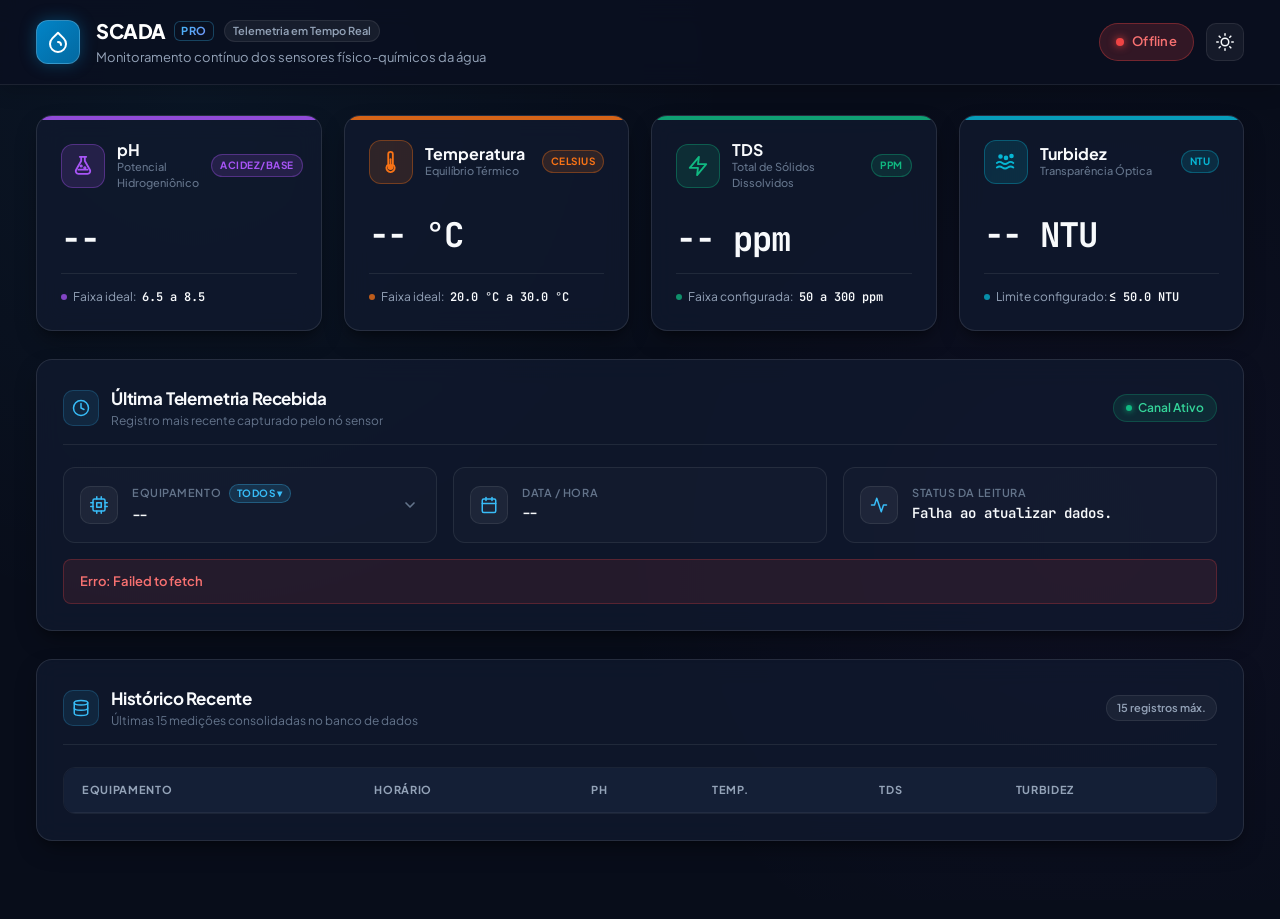
==== SCADA/index.html @ d4e1840b "Merge pull request #26 from TCC-Monitoramento-Agua/jhbranch Jhbranch" ====
<!DOCTYPE html>
<html lang="pt-BR" data-theme="dark">
<head>
  <meta charset="UTF-8" />
  <meta name="viewport" content="width=device-width, initial-scale=1.0" />
  <title>SCADA • Sistema de Monitoramento da Qualidade da Água</title>

  <!-- Google Fonts: Plus Jakarta Sans para interface e JetBrains Mono para telemetria numérica -->
  <link rel="preconnect" href="https://fonts.googleapis.com" />
  <link rel="preconnect" href="https://fonts.gstatic.com" crossorigin />
  <link href="https://fonts.googleapis.com/css2?family=JetBrains+Mono:wght@400;500;600;700&family=Plus+Jakarta+Sans:wght@400;500;600;700;800&display=swap" rel="stylesheet" />

  <link rel="stylesheet" href="style.css" />
</head>
<body>
  <!-- Cabeçalho Principal SCADA -->
  <header class="topo">
    <div class="topo-branding">
      <div class="logo-badge">
        <svg class="icone-logo" viewBox="0 0 24 24" fill="none" stroke="currentColor" stroke-width="2" stroke-linecap="round" stroke-linejoin="round">
          <path d="M12 2.69l5.66 5.66a8 8 0 1 1-11.31 0z"></path>
          <path d="M12 12a3 3 0 0 1 3 3"></path>
        </svg>
      </div>
      <div>
        <div class="titulo-linha">
          <h1>SCADA <span class="tag-sistema">PRO</span></h1>
          <span class="badge-subtitulo">Telemetria em Tempo Real</span>
        </div>
        <p>Monitoramento contínuo dos sensores físico-químicos da água</p>
      </div>
    </div>

    <div class="topo-acoes">
      <div id="statusConexao" class="status offline" title="Estado da conexão com o servidor">
        Offline
      </div>

      <!-- Alternador de Tema Dark/Light -->
      <button id="themeToggle" class="btn-theme" type="button" aria-label="Alternar tema" title="Alternar entre modo escuro e claro">
        <svg class="icone-sol" viewBox="0 0 24 24" fill="none" stroke="currentColor" stroke-width="2" stroke-linecap="round" stroke-linejoin="round">
          <circle cx="12" cy="12" r="5"></circle>
          <line x1="12" y1="1" x2="12" y2="3"></line>
          <line x1="12" y1="21" x2="12" y2="23"></line>
          <line x1="4.22" y1="4.22" x2="5.64" y2="5.64"></line>
          <line x1="18.36" y1="18.36" x2="19.78" y2="19.78"></line>
          <line x1="1" y1="12" x2="3" y2="12"></line>
          <line x1="21" y1="12" x2="23" y2="12"></line>
          <line x1="4.22" y1="19.78" x2="5.64" y2="18.36"></line>
          <line x1="18.36" y1="5.64" x2="19.78" y2="4.22"></line>
        </svg>
        <svg class="icone-lua" viewBox="0 0 24 24" fill="none" stroke="currentColor" stroke-width="2" stroke-linecap="round" stroke-linejoin="round">
          <path d="M21 12.79A9 9 0 1 1 11.21 3 7 7 0 0 0 21 12.79z"></path>
        </svg>
      </button>
    </div>
  </header>

  <!-- Conteúdo Principal -->
  <main class="container">
    <!-- Banner de Alerta Crítico / Avisos -->
    <section id="alertaSistema" class="alerta oculto" role="alert">
      Nenhum alerta no momento.
    </section>

    <!-- Seção de Cards das Grandezas Medidas -->
    <section class="cards" aria-label="Medições dos Sensores">
      <!-- Card: pH -->
      <article class="card card-ph">
        <div class="card-topo">
          <div class="card-icone-wrap">
            <svg class="card-icone" viewBox="0 0 24 24" fill="none" stroke="currentColor" stroke-width="2" stroke-linecap="round" stroke-linejoin="round">
              <path d="M10 2v4.5l-5.5 9.5a3 3 0 0 0 2.6 4.5h9.8a3 3 0 0 0 2.6-4.5L14 6.5V2"></path>
              <path d="M8.5 2h7"></path>
              <path d="M7 16h10"></path>
              <circle cx="10" cy="12" r="0.75" fill="currentColor"></circle>
              <circle cx="14" cy="14" r="0.75" fill="currentColor"></circle>
            </svg>
          </div>
          <div class="card-info">
            <h2>pH</h2>
            <span class="card-subtitulo">Potencial Hidrogeniônico</span>
          </div>
          <span class="card-tag">Acidez/Base</span>
        </div>

        <div class="card-valor-wrap">
          <p id="valorPh" class="valor">--</p>
        </div>

        <div class="card-rodape">
          <span class="card-faixa"><span class="indicador-faixa"></span> Faixa ideal: <strong>6.5 a 8.5</strong></span>
        </div>
      </article>

      <!-- Card: Temperatura -->
      <article class="card card-temp">
        <div class="card-topo">
          <div class="card-icone-wrap">
            <svg class="card-icone" viewBox="0 0 24 24" fill="none" stroke="currentColor" stroke-width="2" stroke-linecap="round" stroke-linejoin="round">
              <path d="M14 14.76V3.5a2.5 2.5 0 0 0-5 0v11.26a4.5 4.5 0 1 0 5 0z"></path>
              <circle cx="11.5" cy="17.5" r="2.2" fill="currentColor"></circle>
              <line x1="11.5" y1="9" x2="11.5" y2="15"></line>
            </svg>
          </div>
          <div class="card-info">
            <h2>Temperatura</h2>
            <span class="card-subtitulo">Equilíbrio Térmico</span>
          </div>
          <span class="card-tag">Celsius</span>
        </div>

        <div class="card-valor-wrap">
          <p id="valorTemperatura" class="valor">-- °C</p>
        </div>

        <div class="card-rodape">
          <span class="card-faixa"><span class="indicador-faixa"></span> Faixa ideal: <strong>20.0 °C a 30.0 °C</strong></span>
        </div>
      </article>

      <!-- Card: TDS -->
      <article class="card card-tds">
        <div class="card-topo">
          <div class="card-icone-wrap">
            <svg class="card-icone" viewBox="0 0 24 24" fill="none" stroke="currentColor" stroke-width="2" stroke-linecap="round" stroke-linejoin="round">
              <polygon points="13 2 3 14 12 14 11 22 21 10 12 10 13 2"></polygon>
            </svg>
          </div>
          <div class="card-info">
            <h2>TDS</h2>
            <span class="card-subtitulo">Total de Sólidos Dissolvidos</span>
          </div>
          <span class="card-tag">PPM</span>
        </div>

        <div class="card-valor-wrap">
          <p id="valorTds" class="valor">-- ppm</p>
        </div>

        <div class="card-rodape">
          <span class="card-faixa"><span class="indicador-faixa"></span> Faixa configurada: <strong>50 a 300 ppm</strong></span>
        </div>
      </article>

      <!-- Card: Turbidez -->
      <article class="card card-turbidez">
        <div class="card-topo">
          <div class="card-icone-wrap">
            <svg class="card-icone" viewBox="0 0 24 24" fill="none" stroke="currentColor" stroke-width="2" stroke-linecap="round" stroke-linejoin="round">
              <path d="M2 13c2-1.5 4-1.5 6 0s4 1.5 6 0 4-1.5 6 0"></path>
              <path d="M2 18c2-1.5 4-1.5 6 0s4 1.5 6 0 4-1.5 6 0"></path>
              <circle cx="6" cy="6" r="1.5" fill="currentColor"></circle>
              <circle cx="12" cy="7.5" r="1.5" fill="currentColor"></circle>
              <circle cx="18" cy="5.5" r="1.5" fill="currentColor"></circle>
            </svg>
          </div>
          <div class="card-info">
            <h2>Turbidez</h2>
            <span class="card-subtitulo">Transparência Óptica</span>
          </div>
          <span id="unidadeTurbidez" class="card-tag">NTU</span>
        </div>

        <div class="card-valor-wrap">
          <p id="valorTurbidez" class="valor">-- NTU</p>
        </div>

        <div class="card-rodape">
          <span class="card-faixa"><span class="indicador-faixa"></span> <span id="faixaTurbidez">Limite configurado: <strong>&le; 50.0 NTU</strong></span></span>
        </div>
      </article>
    </section>

    <!-- Painel: Metadados da Última Leitura -->
    <section class="painel painel-telemetria">
      <div class="painel-cabecalho">
        <div class="painel-titulo-grupo">
          <div class="painel-icone-badge">
            <svg viewBox="0 0 24 24" fill="none" stroke="currentColor" stroke-width="2" stroke-linecap="round" stroke-linejoin="round">
              <circle cx="12" cy="12" r="10"></circle>
              <polyline points="12 6 12 12 16 14"></polyline>
            </svg>
          </div>
          <div>
            <h2>Última Telemetria Recebida</h2>
            <span class="painel-desc">Registro mais recente capturado pelo nó sensor</span>
          </div>
        </div>
        <span class="status-tempo-real"><span class="pulso-verde"></span> Canal Ativo</span>
      </div>

      <div class="info-leitura">
        <!-- Chip Interativo: Equipamento com Dropdown Selecionável -->
        <div class="info-chip info-chip-interativo" id="chipEquipamento" tabindex="0" role="button" aria-haspopup="listbox" aria-expanded="false" title="Clique para filtrar por equipamento">
          <div class="chip-icone">
            <svg viewBox="0 0 24 24" fill="none" stroke="currentColor" stroke-width="2" stroke-linecap="round" stroke-linejoin="round">
              <rect x="4" y="4" width="16" height="16" rx="2"></rect>
              <rect x="9" y="9" width="6" height="6"></rect>
              <line x1="9" y1="1" x2="9" y2="4"></line>
              <line x1="15" y1="1" x2="15" y2="4"></line>
              <line x1="9" y1="20" x2="9" y2="23"></line>
              <line x1="15" y1="20" x2="15" y2="23"></line>
              <line x1="20" y1="9" x2="23" y2="9"></line>
              <line x1="20" y1="14" x2="23" y2="14"></line>
              <line x1="1" y1="9" x2="4" y2="9"></line>
              <line x1="1" y1="14" x2="4" y2="14"></line>
            </svg>
          </div>
          <div class="chip-texto">
            <div class="chip-rotulo-linha">
              <span class="chip-rotulo">Equipamento</span>
              <span class="chip-filtro-badge" id="badgeFiltro">Todos ▾</span>
            </div>
            <span id="equipamentoLeitura" class="chip-valor">--</span>
          </div>
          <div class="chip-chevron" aria-hidden="true">
            <svg viewBox="0 0 24 24" fill="none" stroke="currentColor" stroke-width="2.5" stroke-linecap="round" stroke-linejoin="round">
              <polyline points="6 9 12 15 18 9"></polyline>
            </svg>
          </div>

          <!-- Menu Dropdown Flutuante de Seleção Múltipla de Equipamento -->
          <div class="dropdown-equipamentos oculto" id="dropdownEquipamentos" role="listbox" aria-label="Selecione um ou mais equipamentos para filtrar" aria-multiselectable="true">
            <div class="dropdown-header">
              <div class="dropdown-header-titulo">
                <span>Filtrar por Equipamento</span>
                <span class="dropdown-contador-badge" id="dropdownContadorBadge">Todos</span>
              </div>
              <div class="dropdown-header-acoes">
                <button type="button" id="btnDropdownSelecionarTodos" class="btn-dropdown-link">Marcar Todos</button>
                <span class="separador-acoes">•</span>
                <button type="button" id="btnDropdownLimpar" class="btn-dropdown-link">Limpar</button>
              </div>
            </div>
            <div class="dropdown-opcoes" id="listaOpcoesEquipamentos">
              <!-- Gerado dinamicamente via script.js -->
            </div>
            <div class="dropdown-rodape">
              <span class="dropdown-dica" id="dropdownDica">Selecione 1 ou mais equipamentos</span>
              <button type="button" id="btnDropdownConcluir" class="btn-dropdown-concluir">Concluir</button>
            </div>
          </div>
        </div>

        <div class="info-chip">
          <div class="chip-icone">
            <svg viewBox="0 0 24 24" fill="none" stroke="currentColor" stroke-width="2" stroke-linecap="round" stroke-linejoin="round">
              <rect x="3" y="4" width="18" height="18" rx="2" ry="2"></rect>
              <line x1="16" y1="2" x2="16" y2="6"></line>
              <line x1="8" y1="2" x2="8" y2="6"></line>
              <line x1="3" y1="10" x2="21" y2="10"></line>
            </svg>
          </div>
          <div class="chip-texto">
            <span class="chip-rotulo">Data / Hora</span>
            <span id="dataLeitura" class="chip-valor">--</span>
          </div>
        </div>

        <div class="info-chip">
          <div class="chip-icone">
            <svg viewBox="0 0 24 24" fill="none" stroke="currentColor" stroke-width="2" stroke-linecap="round" stroke-linejoin="round">
              <path d="M22 12h-4l-3 9L9 3l-3 9H2"></path>
            </svg>
          </div>
          <div class="chip-texto">
            <span class="chip-rotulo">Status da Leitura</span>
            <span id="statusLeitura" class="chip-valor">Aguardando dados...</span>
          </div>
        </div>
      </div>

      <p id="mensagemErro" class="erro"></p>
    </section>

    <!-- Painel: Tabela Histórica -->
    <section class="painel painel-historico">
      <div class="painel-cabecalho">
        <div class="painel-titulo-grupo">
          <div class="painel-icone-badge">
            <svg viewBox="0 0 24 24" fill="none" stroke="currentColor" stroke-width="2" stroke-linecap="round" stroke-linejoin="round">
              <ellipse cx="12" cy="5" rx="9" ry="3"></ellipse>
              <path d="M21 12c0 1.66-4 3-9 3s-9-1.34-9-3"></path>
              <path d="M3 5v14c0 1.66 4 3 9 3s9-1.34 9-3V5"></path>
            </svg>
          </div>
          <div>
            <h2>Histórico Recente</h2>
            <span class="painel-desc" id="descricaoTabela">Últimas 15 medições consolidadas no banco de dados</span>
          </div>
        </div>
        <div class="tabela-badges-grupo">
          <button id="btnLimparFiltro" class="btn-limpar-filtro oculto" type="button" title="Voltar a exibir todos os equipamentos">
            Limpar Filtro ✕
          </button>
          <span class="badge-contagem" id="badgeContagemTabela">15 registros máx.</span>
        </div>
      </div>

      <div class="tabela-container">
        <table>
          <thead>
            <tr>
              <th>Equipamento</th>
              <th>Horário</th>
              <th>pH</th>
              <th>Temp.</th>
              <th>TDS</th>
              <th>Turbidez</th>
            </tr>
          </thead>

          <tbody id="tabelaHistorico">
          </tbody>
        </table>
      </div>
    </section>
  </main>

  <script src="script.js"></script>
</body>
</html>
---- SCADA/style.css ----
/* ==========================================================================
   SCADA INDUSTRIAL - MONITORAMENTO DA QUALIDADE DA ÁGUA
   Design System & Estilização Sofisticada
   ========================================================================== */

:root {
  /* Tipografia */
  --font-principal: 'Plus Jakarta Sans', -apple-system, BlinkMacSystemFont, 'Segoe UI', Roboto, sans-serif;
  --font-telemetria: 'JetBrains Mono', 'SF Mono', Consolas, monospace;

  /* Tema Escuro Industrial (Padrão) */
  --bg-app: #080d1a;
  --bg-superficie: #0f172a;
  --bg-card: rgba(17, 26, 47, 0.75);
  --bg-card-hover: rgba(23, 35, 62, 0.9);
  --bg-header: rgba(10, 16, 32, 0.85);

  --borda-suave: rgba(255, 255, 255, 0.08);
  --borda-card: rgba(255, 255, 255, 0.1);
  --borda-destaque: rgba(255, 255, 255, 0.18);

  --texto-principal: #f8fafc;
  --texto-secundario: #94a3b8;
  --texto-suave: #64748b;

  /* Parâmetros Físico-Químicos */
  --cor-ph: #a855f7;
  --cor-ph-bg: rgba(168, 85, 247, 0.14);
  --cor-ph-borda: rgba(168, 85, 247, 0.35);

  --cor-temp: #f97316;
  --cor-temp-bg: rgba(249, 115, 22, 0.14);
  --cor-temp-borda: rgba(249, 115, 22, 0.35);

  --cor-tds: #10b981;
  --cor-tds-bg: rgba(16, 185, 129, 0.14);
  --cor-tds-borda: rgba(16, 185, 129, 0.35);

  --cor-turb: #06b6d4;
  --cor-turb-bg: rgba(6, 182, 212, 0.14);
  --cor-turb-borda: rgba(6, 182, 212, 0.35);

  /* Status Conexão */
  --status-online: #10b981;
  --status-online-bg: rgba(16, 185, 129, 0.18);
  --status-offline: #ef4444;
  --status-offline-bg: rgba(239, 68, 68, 0.18);
  --status-conectando: #f59e0b;
  --status-conectando-bg: rgba(245, 158, 11, 0.18);

  /* Tabela */
  --tabela-cabecalho-bg: #141f36;
  --tabela-borda: rgba(255, 255, 255, 0.06);
  --tabela-hover: rgba(30, 48, 80, 0.45);
  --tabela-zebra: rgba(255, 255, 255, 0.015);

  /* Sombras & Efeitos */
  --sombra-card: 0 10px 25px -5px rgba(0, 0, 0, 0.4), 0 8px 10px -6px rgba(0, 0, 0, 0.3);
  --sombra-card-hover: 0 20px 30px -10px rgba(0, 0, 0, 0.6), 0 0 20px rgba(56, 189, 248, 0.15);
  --backdrop-blur: blur(12px);
  --transicao: all 0.25s cubic-bezier(0.16, 1, 0.3, 1);
}

/* Tema Claro (Alternativo) */
[data-theme="light"] {
  --bg-app: #f1f5f9;
  --bg-superficie: #ffffff;
  --bg-card: rgba(255, 255, 255, 0.9);
  --bg-card-hover: #ffffff;
  --bg-header: rgba(15, 23, 42, 0.95);

  --borda-suave: #e2e8f0;
  --borda-card: #e2e8f0;
  --borda-destaque: #cbd5e1;

  --texto-principal: #0f172a;
  --texto-secundario: #475569;
  --texto-suave: #64748b;

  --cor-ph: #7e22ce;
  --cor-ph-bg: rgba(126, 34, 206, 0.1);
  --cor-ph-borda: rgba(126, 34, 206, 0.25);

  --cor-temp: #ea580c;
  --cor-temp-bg: rgba(234, 88, 12, 0.1);
  --cor-temp-borda: rgba(234, 88, 12, 0.25);

  --cor-tds: #059669;
  --cor-tds-bg: rgba(5, 150, 105, 0.1);
  --cor-tds-borda: rgba(5, 150, 105, 0.25);

  --cor-turb: #0284c7;
  --cor-turb-bg: rgba(2, 132, 199, 0.1);
  --cor-turb-borda: rgba(2, 132, 199, 0.25);

  --tabela-cabecalho-bg: #1e293b;
  --tabela-borda: #e2e8f0;
  --tabela-hover: #f8fafc;
  --tabela-zebra: #f8fafc;

  --sombra-card: 0 4px 16px rgba(0, 0, 0, 0.05), 0 1px 3px rgba(0, 0, 0, 0.03);
  --sombra-card-hover: 0 14px 24px -4px rgba(0, 0, 0, 0.1), 0 4px 8px -2px rgba(0, 0, 0, 0.05);
}

/* ==========================================================================
   Reset e Configurações Gerais
   ========================================================================== */
* {
  margin: 0;
  padding: 0;
  box-sizing: border-box;
}

body {
  font-family: var(--font-principal);
  background-color: var(--bg-app);
  color: var(--texto-principal);
  min-height: 100vh;
  line-height: 1.5;
  transition: background-color 0.3s ease, color 0.3s ease;
  background-image: 
    radial-gradient(circle at 15% 10%, rgba(56, 189, 248, 0.05) 0%, transparent 40%),
    radial-gradient(circle at 85% 60%, rgba(168, 85, 247, 0.04) 0%, transparent 40%);
  background-attachment: fixed;
}

/* Custom Scrollbar */
::-webkit-scrollbar {
  width: 8px;
  height: 8px;
}
::-webkit-scrollbar-track {
  background: var(--bg-app);
}
::-webkit-scrollbar-thumb {
  background: rgba(255, 255, 255, 0.15);
  border-radius: 4px;
}
::-webkit-scrollbar-thumb:hover {
  background: rgba(255, 255, 255, 0.25);
}

/* ==========================================================================
   Cabeçalho Superior (Topo)
   ========================================================================== */
.topo {
  background: var(--bg-header);
  backdrop-filter: var(--backdrop-blur);
  -webkit-backdrop-filter: var(--backdrop-blur);
  color: #ffffff;
  padding: 16px 36px;
  display: flex;
  justify-content: space-between;
  align-items: center;
  border-bottom: 1px solid var(--borda-suave);
  position: sticky;
  top: 0;
  z-index: 50;
  box-shadow: 0 4px 20px rgba(0, 0, 0, 0.2);
}

.topo-branding {
  display: flex;
  align-items: center;
  gap: 16px;
}

.logo-badge {
  width: 44px;
  height: 44px;
  background: linear-gradient(135deg, #0284c7 0%, #0369a1 100%);
  border-radius: 12px;
  display: flex;
  align-items: center;
  justify-content: center;
  box-shadow: 0 0 16px rgba(2, 132, 199, 0.4);
  border: 1px solid rgba(255, 255, 255, 0.2);
  flex-shrink: 0;
}

.icone-logo {
  width: 24px;
  height: 24px;
  color: #ffffff;
}

.titulo-linha {
  display: flex;
  align-items: center;
  gap: 10px;
}

.topo h1 {
  font-size: 20px;
  font-weight: 800;
  letter-spacing: -0.02em;
  color: #ffffff;
  display: flex;
  align-items: center;
  gap: 8px;
}

.tag-sistema {
  font-size: 11px;
  font-weight: 700;
  background: linear-gradient(135deg, #38bdf8, #818cf8);
  -webkit-background-clip: text;
  -webkit-text-fill-color: transparent;
  background-clip: text;
  border: 1px solid rgba(56, 189, 248, 0.3);
  padding: 1px 6px;
  border-radius: 6px;
  letter-spacing: 0.05em;
}

.badge-subtitulo {
  font-size: 11px;
  font-weight: 600;
  color: #94a3b8;
  background: rgba(255, 255, 255, 0.06);
  padding: 2px 8px;
  border-radius: 20px;
  border: 1px solid rgba(255, 255, 255, 0.08);
}

.topo p {
  color: #94a3b8;
  font-size: 13px;
  margin-top: 2px;
}

.topo-acoes {
  display: flex;
  align-items: center;
  gap: 12px;
}

/* Badge de Status de Conexão */
.status {
  padding: 8px 16px;
  border-radius: 30px;
  font-size: 13px;
  font-weight: 600;
  letter-spacing: 0.02em;
  display: inline-flex;
  align-items: center;
  gap: 8px;
  border: 1px solid transparent;
  transition: var(--transicao);
}

.status::before {
  content: "";
  display: inline-block;
  width: 8px;
  height: 8px;
  border-radius: 50%;
  flex-shrink: 0;
}

.status.online {
  background-color: var(--status-online-bg);
  color: #34d399;
  border-color: rgba(16, 185, 129, 0.35);
}
.status.online::before {
  background-color: var(--status-online);
  box-shadow: 0 0 10px #10b981;
  animation: pulsoStatus 2s infinite ease-in-out;
}

.status.offline {
  background-color: var(--status-offline-bg);
  color: #f87171;
  border-color: rgba(239, 68, 68, 0.35);
}
.status.offline::before {
  background-color: var(--status-offline);
  box-shadow: 0 0 8px #ef4444;
}

.status.conectando {
  background-color: var(--status-conectando-bg);
  color: #fbbf24;
  border-color: rgba(245, 158, 11, 0.35);
}
.status.conectando::before {
  background-color: var(--status-conectando);
  box-shadow: 0 0 10px #f59e0b;
  animation: pulsoStatus 1s infinite ease-in-out;
}

@keyframes pulsoStatus {
  0% { transform: scale(0.95); opacity: 0.8; }
  50% { transform: scale(1.3); opacity: 1; }
  100% { transform: scale(0.95); opacity: 0.8; }
}

/* Botão Alternador de Tema */
.btn-theme {
  width: 38px;
  height: 38px;
  border-radius: 10px;
  border: 1px solid var(--borda-suave);
  background: rgba(255, 255, 255, 0.05);
  color: #f8fafc;
  display: flex;
  align-items: center;
  justify-content: center;
  cursor: pointer;
  transition: var(--transicao);
}

.btn-theme:hover {
  background: rgba(255, 255, 255, 0.12);
  transform: translateY(-1px);
}

.btn-theme svg {
  width: 18px;
  height: 18px;
}

/* Alternância dos ícones de tema */
[data-theme="dark"] .icone-sol { display: block; }
[data-theme="dark"] .icone-lua { display: none; }
[data-theme="light"] .icone-sol { display: none; }
[data-theme="light"] .icone-lua { display: block; }

/* ==========================================================================
   Container Principal
   ========================================================================== */
.container {
  max-width: 1400px;
  margin: 0 auto;
  padding: 30px 36px 50px;
}

/* ==========================================================================
   Banner de Alerta
   ========================================================================== */
.alerta {
  padding: 16px 22px;
  border-radius: 12px;
  background: rgba(239, 68, 68, 0.12);
  color: #fca5a5;
  border: 1px solid rgba(239, 68, 68, 0.3);
  border-left: 5px solid #ef4444;
  margin-bottom: 28px;
  font-weight: 600;
  font-size: 14px;
  display: flex;
  align-items: center;
  gap: 12px;
  box-shadow: 0 4px 16px rgba(239, 68, 68, 0.15);
  animation: slideAlerta 0.3s ease-out;
}

.alerta::before {
  content: "⚠";
  font-size: 18px;
  color: #f87171;
  font-weight: bold;
}

@keyframes slideAlerta {
  from { opacity: 0; transform: translateY(-8px); }
  to { opacity: 1; transform: translateY(0); }
}

.oculto {
  display: none !important;
}

/* ==========================================================================
   Cards de Telemetria (Grid 4x1)
   ========================================================================== */
.cards {
  display: grid;
  grid-template-columns: repeat(4, 1fr);
  gap: 22px;
  margin-bottom: 28px;
}

.card {
  background: var(--bg-card);
  backdrop-filter: var(--backdrop-blur);
  -webkit-backdrop-filter: var(--backdrop-blur);
  padding: 24px;
  border-radius: 16px;
  border: 1px solid var(--borda-card);
  box-shadow: var(--sombra-card);
  display: flex;
  flex-direction: column;
  justify-content: space-between;
  position: relative;
  overflow: hidden;
  transition: var(--transicao);
}

.card:hover {
  transform: translateY(-4px);
  box-shadow: var(--sombra-card-hover);
  border-color: var(--borda-destaque);
}

/* Barra Decorativa Superior em cada Card */
.card::before {
  content: "";
  position: absolute;
  top: 0;
  left: 0;
  right: 0;
  height: 4px;
  background: var(--cor-destaque, #38bdf8);
  opacity: 0.85;
}

/* Cores Específicas por Parâmetro */
.card-ph {
  --cor-destaque: var(--cor-ph);
  --cor-badge-bg: var(--cor-ph-bg);
  --cor-borda-icone: var(--cor-ph-borda);
}
.card-temp {
  --cor-destaque: var(--cor-temp);
  --cor-badge-bg: var(--cor-temp-bg);
  --cor-borda-icone: var(--cor-temp-borda);
}
.card-tds {
  --cor-destaque: var(--cor-tds);
  --cor-badge-bg: var(--cor-tds-bg);
  --cor-borda-icone: var(--cor-tds-borda);
}
.card-turbidez {
  --cor-destaque: var(--cor-turb);
  --cor-badge-bg: var(--cor-turb-bg);
  --cor-borda-icone: var(--cor-turb-borda);
}

/* Topo do Card */
.card-topo {
  display: flex;
  align-items: center;
  gap: 12px;
  margin-bottom: 18px;
}

.card-icone-wrap {
  width: 44px;
  height: 44px;
  border-radius: 12px;
  background: var(--cor-badge-bg);
  border: 1px solid var(--cor-borda-icone);
  display: flex;
  align-items: center;
  justify-content: center;
  flex-shrink: 0;
}

.card-icone {
  width: 22px;
  height: 22px;
  color: var(--cor-destaque);
}

.card-info {
  flex-grow: 1;
}

.card-info h2 {
  font-size: 16px;
  font-weight: 700;
  color: var(--texto-principal);
  line-height: 1.2;
}

.card-subtitulo {
  font-size: 11px;
  color: var(--texto-suave);
  font-weight: 500;
  display: block;
}

.card-tag {
  font-size: 10px;
  font-weight: 700;
  text-transform: uppercase;
  letter-spacing: 0.05em;
  padding: 3px 8px;
  border-radius: 20px;
  background: var(--cor-badge-bg);
  color: var(--cor-destaque);
  border: 1px solid var(--cor-borda-icone);
}

/* Valor Numérico Principal */
.card-valor-wrap {
  margin: 10px 0 16px;
}

.valor {
  font-family: var(--font-telemetria);
  font-size: 34px;
  font-weight: 700;
  color: var(--texto-principal);
  letter-spacing: -0.03em;
  line-height: 1.1;
  font-feature-settings: "tnum" on, "zero" on;
}

/* Rodapé do Card */
.card-rodape {
  padding-top: 14px;
  border-top: 1px solid var(--borda-suave);
  display: flex;
  align-items: center;
}

.card-faixa {
  font-size: 12px;
  color: var(--texto-secundario);
  display: flex;
  align-items: center;
  gap: 6px;
}

.indicador-faixa {
  width: 6px;
  height: 6px;
  border-radius: 50%;
  background: var(--cor-destaque);
  display: inline-block;
  opacity: 0.75;
}

.card-faixa strong {
  color: var(--texto-principal);
  font-weight: 600;
  font-family: var(--font-telemetria);
}

/* ==========================================================================
   Painéis Informativos
   ========================================================================== */
.painel {
  background: var(--bg-card);
  backdrop-filter: var(--backdrop-blur);
  -webkit-backdrop-filter: var(--backdrop-blur);
  padding: 26px;
  border-radius: 16px;
  border: 1px solid var(--borda-card);
  box-shadow: var(--sombra-card);
  margin-bottom: 28px;
  position: relative;
  z-index: 10;
}

/* Painel de Telemetria com Dropdown - Elevação no empilhamento (Stacking Context) */
.painel-telemetria {
  position: relative;
  z-index: 30;
}

.painel-telemetria.aberto-dropdown,
.painel:has(.info-chip-interativo.aberto) {
  z-index: 999;
}

.painel-historico {
  position: relative;
  z-index: 10;
}

.painel-cabecalho {
  display: flex;
  justify-content: space-between;
  align-items: center;
  margin-bottom: 22px;
  padding-bottom: 14px;
  border-bottom: 1px solid var(--borda-suave);
}

.painel-titulo-grupo {
  display: flex;
  align-items: center;
  gap: 12px;
}

.painel-icone-badge {
  width: 36px;
  height: 36px;
  border-radius: 10px;
  background: rgba(56, 189, 248, 0.1);
  border: 1px solid rgba(56, 189, 248, 0.2);
  display: flex;
  align-items: center;
  justify-content: center;
  color: #38bdf8;
  flex-shrink: 0;
}

.painel-icone-badge svg {
  width: 18px;
  height: 18px;
}

.painel-cabecalho h2 {
  font-size: 17px;
  font-weight: 700;
  color: var(--texto-principal);
  letter-spacing: -0.01em;
}

.painel-desc {
  font-size: 12px;
  color: var(--texto-suave);
  display: block;
}

.status-tempo-real {
  font-size: 12px;
  font-weight: 600;
  color: #34d399;
  background: rgba(16, 185, 129, 0.12);
  border: 1px solid rgba(16, 185, 129, 0.25);
  padding: 4px 12px;
  border-radius: 20px;
  display: flex;
  align-items: center;
  gap: 6px;
}

.pulso-verde {
  width: 6px;
  height: 6px;
  border-radius: 50%;
  background: #10b981;
  box-shadow: 0 0 6px #10b981;
  animation: pulsoStatus 2s infinite ease-in-out;
}

.badge-contagem {
  font-size: 11px;
  font-weight: 600;
  color: var(--texto-secundario);
  background: rgba(255, 255, 255, 0.05);
  border: 1px solid var(--borda-suave);
  padding: 4px 10px;
  border-radius: 20px;
}

/* ==========================================================================
   Informações da Última Leitura (Chips Grid)
   ========================================================================== */
.info-leitura {
  display: grid;
  grid-template-columns: repeat(3, 1fr);
  gap: 16px;
}

.info-chip {
  background: rgba(255, 255, 255, 0.02);
  border: 1px solid var(--borda-suave);
  border-radius: 12px;
  padding: 16px;
  display: flex;
  align-items: center;
  gap: 14px;
  transition: var(--transicao);
}

.info-chip:hover {
  background: rgba(255, 255, 255, 0.05);
  border-color: var(--borda-destaque);
}

/* Chip Interativo de Equipamento e Dropdown */
.info-chip-interativo {
  position: relative;
  cursor: pointer;
  user-select: none;
  outline: none;
  z-index: 40;
}

.info-chip-interativo:hover {
  background: rgba(56, 189, 248, 0.08);
  border-color: rgba(56, 189, 248, 0.4);
  box-shadow: 0 4px 16px rgba(56, 189, 248, 0.15);
}

.info-chip-interativo:focus-visible {
  border-color: #38bdf8;
  box-shadow: 0 0 0 2px rgba(56, 189, 248, 0.35);
}

.info-chip-interativo.filtrado {
  border-color: rgba(56, 189, 248, 0.5);
  background: rgba(56, 189, 248, 0.06);
}

.info-chip-interativo.aberto {
  border-color: #38bdf8;
  background: rgba(56, 189, 248, 0.1);
  box-shadow: 0 8px 24px rgba(56, 189, 248, 0.2);
  z-index: 1000;
}

.chip-rotulo-linha {
  display: flex;
  align-items: center;
  gap: 8px;
}

.chip-filtro-badge {
  font-size: 10px;
  font-weight: 700;
  text-transform: uppercase;
  letter-spacing: 0.04em;
  padding: 1px 7px;
  border-radius: 12px;
  background: rgba(56, 189, 248, 0.15);
  color: #38bdf8;
  border: 1px solid rgba(56, 189, 248, 0.3);
  white-space: nowrap;
  transition: var(--transicao);
}

.info-chip-interativo.filtrado .chip-filtro-badge {
  background: #0284c7;
  color: #ffffff;
  border-color: #38bdf8;
}

.chip-chevron {
  width: 20px;
  height: 20px;
  color: var(--texto-suave);
  margin-left: auto;
  display: flex;
  align-items: center;
  justify-content: center;
  transition: transform 0.25s cubic-bezier(0.16, 1, 0.3, 1), color 0.2s ease;
  flex-shrink: 0;
}

.chip-chevron svg {
  width: 16px;
  height: 16px;
}

.info-chip-interativo:hover .chip-chevron {
  color: #38bdf8;
}

.info-chip-interativo.aberto .chip-chevron {
  transform: rotate(180deg);
  color: #38bdf8;
}

/* Dropdown Menu Flutuante de Seleção Múltipla */
.dropdown-equipamentos {
  position: absolute;
  top: calc(100% + 10px);
  left: 0;
  width: 100%;
  min-width: 320px;
  max-width: 440px;
  background: var(--bg-superficie);
  border: 1px solid var(--borda-destaque);
  border-radius: 14px;
  box-shadow: 0 20px 45px -4px rgba(0, 0, 0, 0.65), 0 0 0 1px rgba(255, 255, 255, 0.08);
  backdrop-filter: var(--backdrop-blur);
  -webkit-backdrop-filter: var(--backdrop-blur);
  z-index: 9999;
  overflow: hidden;
  animation: abrirDropdownAnim 0.2s cubic-bezier(0.16, 1, 0.3, 1);
  display: flex;
  flex-direction: column;
}

@keyframes abrirDropdownAnim {
  from {
    opacity: 0;
    transform: translateY(-8px) scale(0.98);
  }
  to {
    opacity: 1;
    transform: translateY(0) scale(1);
  }
}

.dropdown-header {
  padding: 12px 14px 10px;
  background: rgba(255, 255, 255, 0.03);
  border-bottom: 1px solid var(--borda-suave);
  display: flex;
  flex-direction: column;
  gap: 8px;
}

.dropdown-header-titulo {
  display: flex;
  align-items: center;
  justify-content: space-between;
  font-size: 11px;
  font-weight: 700;
  text-transform: uppercase;
  letter-spacing: 0.05em;
  color: var(--texto-suave);
}

.dropdown-contador-badge {
  font-size: 10px;
  font-weight: 700;
  padding: 2px 8px;
  border-radius: 12px;
  background: rgba(56, 189, 248, 0.15);
  color: #38bdf8;
  border: 1px solid rgba(56, 189, 248, 0.3);
}

.dropdown-header-acoes {
  display: flex;
  align-items: center;
  gap: 8px;
  font-size: 11px;
}

.btn-dropdown-link {
  background: none;
  border: none;
  color: #38bdf8;
  font-size: 11px;
  font-weight: 600;
  cursor: pointer;
  padding: 0;
  text-decoration: underline;
  text-underline-offset: 2px;
  transition: color 0.15s ease;
}

.btn-dropdown-link:hover {
  color: #7dd3fc;
}

.separador-acoes {
  color: var(--texto-suave);
  font-size: 10px;
}

.dropdown-opcoes {
  max-height: 240px;
  overflow-y: auto;
  padding: 8px;
  display: flex;
  flex-direction: column;
  gap: 4px;
}

.dropdown-item {
  display: flex;
  align-items: center;
  justify-content: space-between;
  padding: 10px 12px;
  border-radius: 10px;
  cursor: pointer;
  border: 1px solid transparent;
  transition: var(--transicao);
  user-select: none;
}

.dropdown-item:hover {
  background: rgba(56, 189, 248, 0.08);
  border-color: rgba(56, 189, 248, 0.2);
}

.dropdown-item.ativo {
  background: rgba(56, 189, 248, 0.14);
  border-color: rgba(56, 189, 248, 0.35);
}

.dropdown-item-esquerda {
  display: flex;
  align-items: center;
  gap: 12px;
  overflow: hidden;
  width: 100%;
}

/* Checkbox Customizado */
.checkbox-custom {
  width: 18px;
  height: 18px;
  border-radius: 5px;
  border: 1.5px solid var(--borda-destaque);
  display: flex;
  align-items: center;
  justify-content: center;
  flex-shrink: 0;
  transition: var(--transicao);
  background: rgba(255, 255, 255, 0.04);
}

.checkbox-custom.marcado {
  background: linear-gradient(135deg, #0284c7 0%, #0369a1 100%);
  border-color: #38bdf8;
  box-shadow: 0 0 8px rgba(56, 189, 248, 0.4);
}

.checkbox-custom .icone-check {
  width: 12px;
  height: 12px;
  color: #ffffff;
}

.dropdown-item-icone {
  font-size: 16px;
  line-height: 1;
  flex-shrink: 0;
}

.dropdown-item-texto {
  display: flex;
  flex-direction: column;
  overflow: hidden;
}

.dropdown-item-titulo {
  font-size: 13px;
  font-weight: 600;
  color: var(--texto-principal);
  white-space: nowrap;
  overflow: hidden;
  text-overflow: ellipsis;
}

.dropdown-item.ativo .dropdown-item-titulo {
  color: #38bdf8;
}

.dropdown-item-sub {
  font-size: 11px;
  color: var(--texto-suave);
  font-family: var(--font-telemetria);
  white-space: nowrap;
  overflow: hidden;
  text-overflow: ellipsis;
}

/* Rodapé do Dropdown com Concluir */
.dropdown-rodape {
  display: flex;
  align-items: center;
  justify-content: space-between;
  padding: 10px 14px;
  background: rgba(255, 255, 255, 0.03);
  border-top: 1px solid var(--borda-suave);
  gap: 10px;
}

.dropdown-dica {
  font-size: 11px;
  color: var(--texto-suave);
  white-space: nowrap;
  overflow: hidden;
  text-overflow: ellipsis;
}

.btn-dropdown-concluir {
  padding: 6px 16px;
  border-radius: 8px;
  font-size: 12px;
  font-weight: 700;
  background: #0284c7;
  color: #ffffff;
  border: 1px solid #38bdf8;
  cursor: pointer;
  transition: var(--transicao);
}

.btn-dropdown-concluir:hover {
  background: #0369a1;
  transform: translateY(-1px);
  box-shadow: 0 4px 12px rgba(2, 132, 199, 0.4);
}

/* Grupo de Badges do Cabeçalho da Tabela */
.tabela-badges-grupo {
  display: flex;
  align-items: center;
  gap: 8px;
}

.btn-limpar-filtro {
  padding: 4px 12px;
  border-radius: 20px;
  font-size: 11px;
  font-weight: 700;
  background: rgba(239, 68, 68, 0.15);
  color: #f87171;
  border: 1px solid rgba(239, 68, 68, 0.35);
  cursor: pointer;
  transition: var(--transicao);
  display: inline-flex;
  align-items: center;
  gap: 4px;
}

.btn-limpar-filtro:hover {
  background: rgba(239, 68, 68, 0.28);
  color: #ffffff;
  border-color: #ef4444;
  transform: translateY(-1px);
}

.chip-icone {
  width: 38px;
  height: 38px;
  border-radius: 10px;
  background: rgba(255, 255, 255, 0.05);
  border: 1px solid var(--borda-suave);
  display: flex;
  align-items: center;
  justify-content: center;
  color: #38bdf8;
  flex-shrink: 0;
}

.chip-icone svg {
  width: 18px;
  height: 18px;
}

.chip-texto {
  display: flex;
  flex-direction: column;
  overflow: hidden;
}

.chip-rotulo {
  font-size: 11px;
  font-weight: 600;
  text-transform: uppercase;
  letter-spacing: 0.05em;
  color: var(--texto-suave);
}

.chip-valor {
  font-family: var(--font-telemetria);
  font-size: 14px;
  font-weight: 600;
  color: var(--texto-principal);
  white-space: nowrap;
  overflow: hidden;
  text-overflow: ellipsis;
  margin-top: 2px;
}

.erro {
  color: #f87171;
  background: rgba(239, 68, 68, 0.1);
  border: 1px solid rgba(239, 68, 68, 0.25);
  padding: 12px 16px;
  border-radius: 8px;
  margin-top: 16px;
  font-weight: 600;
  font-size: 13px;
  display: none;
}

.erro:not(:empty) {
  display: block;
}

/* ==========================================================================
   Tabela Histórica de Leituras
   ========================================================================== */
.tabela-container {
  width: 100%;
  overflow-x: auto;
  border-radius: 12px;
  border: 1px solid var(--tabela-borda);
}

table {
  width: 100%;
  border-collapse: separate;
  border-spacing: 0;
  text-align: left;
}

thead {
  background-color: var(--tabela-cabecalho-bg);
}

th {
  font-size: 11px;
  font-weight: 700;
  text-transform: uppercase;
  letter-spacing: 0.06em;
  color: #94a3b8;
  padding: 14px 18px;
  border-bottom: 1px solid var(--tabela-borda);
  white-space: nowrap;
}

td {
  padding: 14px 18px;
  font-size: 13px;
  color: var(--texto-principal);
  border-bottom: 1px solid var(--tabela-borda);
  white-space: nowrap;
  transition: background-color 0.15s ease;
}

/* Tipografia numérica para colunas de medição */
td:nth-child(2),
td:nth-child(3),
td:nth-child(4),
td:nth-child(5),
td:nth-child(6) {
  font-family: var(--font-telemetria);
}

tbody tr:nth-child(even) {
  background-color: var(--tabela-zebra);
}

tbody tr:hover {
  background-color: var(--tabela-hover);
}

/* Mensagem de histórico vazio */
#tabelaHistorico:empty::after {
  content: "Aguardando sincronização de dados do banco...";
  display: table-caption;
  caption-side: bottom;
  text-align: center;
  padding: 32px 16px;
  color: var(--texto-suave);
  font-size: 13px;
  font-style: italic;
}

/* ==========================================================================
   Responsividade (Tablets e Smartphones)
   ========================================================================== */
@media (max-width: 1100px) {
  .cards {
    grid-template-columns: repeat(2, 1fr);
  }
}

@media (max-width: 800px) {
  .topo {
    padding: 16px 20px;
    flex-direction: column;
    align-items: flex-start;
    gap: 16px;
  }

  .topo-acoes {
    width: 100%;
    justify-content: space-between;
  }

  .container {
    padding: 20px 16px 40px;
  }

  .info-leitura {
    grid-template-columns: 1fr;
  }
}

@media (max-width: 550px) {
  .cards {
    grid-template-columns: 1fr;
  }

  .valor {
    font-size: 30px;
  }

  .painel {
    padding: 18px;
  }

  .painel-cabecalho {
    flex-direction: column;
    align-items: flex-start;
    gap: 10px;
  }
}
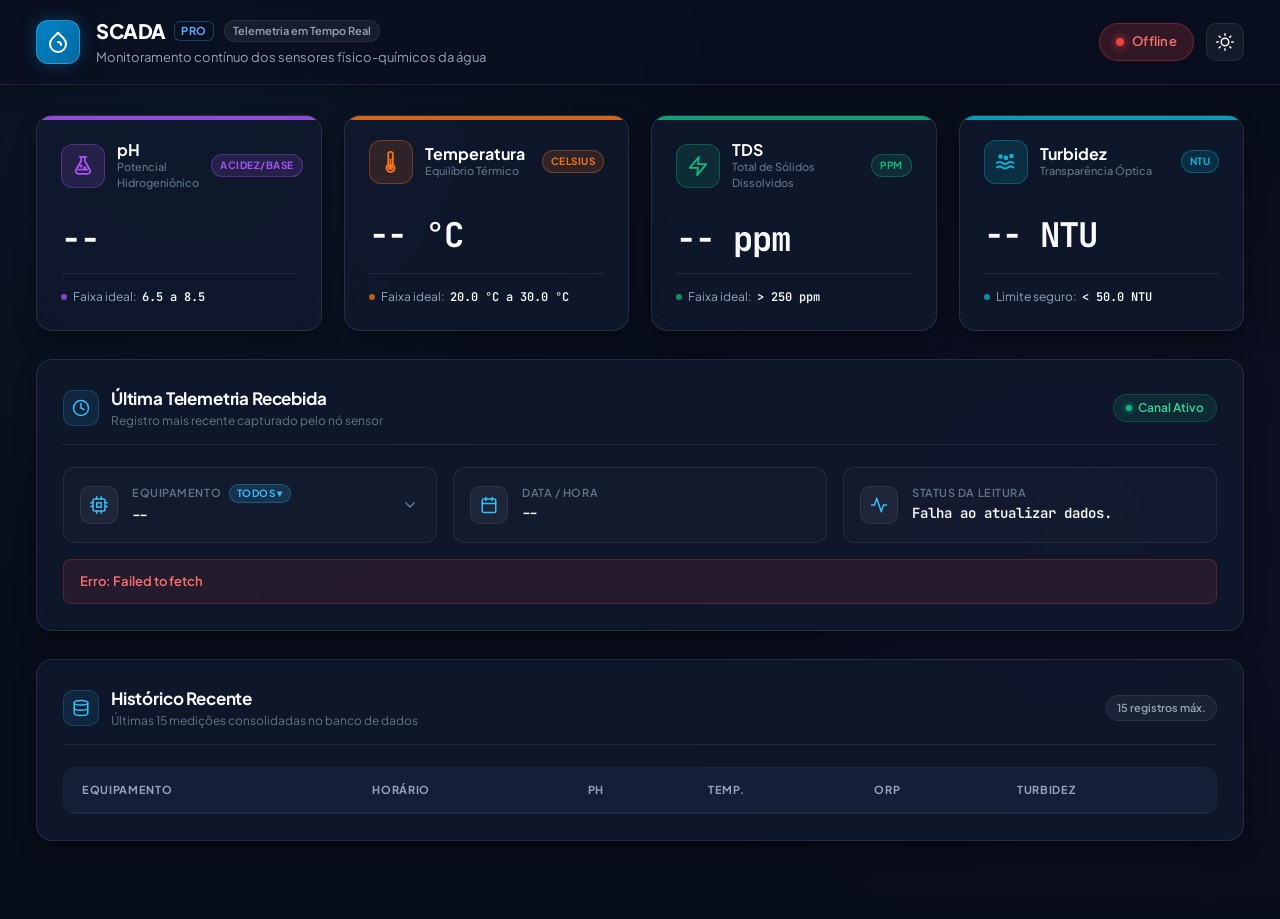
==== commit a9d39555: "Atualizações Atualizações nos filtros" ====
--- a/SCADA/index.html
+++ b/SCADA/index.html
@@ -119,8 +119,8 @@
         </div>
       </article>
 
-      <!-- Card: TDS -->
-      <article class="card card-tds">
+      <!-- Card: ORP -->
+      <article class="card card-orp">
         <div class="card-topo">
           <div class="card-icone-wrap">
             <svg class="card-icone" viewBox="0 0 24 24" fill="none" stroke="currentColor" stroke-width="2" stroke-linecap="round" stroke-linejoin="round">
@@ -135,11 +135,11 @@
         </div>
 
         <div class="card-valor-wrap">
-          <p id="valorTds" class="valor">-- ppm</p>
+          <p id="valorOrp" class="valor">-- ppm</p>
         </div>
 
         <div class="card-rodape">
-          <span class="card-faixa"><span class="indicador-faixa"></span> Faixa configurada: <strong>50 a 300 ppm</strong></span>
+          <span class="card-faixa"><span class="indicador-faixa"></span> Faixa ideal: <strong>&gt; 250 ppm</strong></span>
         </div>
       </article>
 
@@ -159,7 +159,7 @@
             <h2>Turbidez</h2>
             <span class="card-subtitulo">Transparência Óptica</span>
           </div>
-          <span id="unidadeTurbidez" class="card-tag">NTU</span>
+          <span class="card-tag">NTU</span>
         </div>
 
         <div class="card-valor-wrap">
@@ -167,7 +167,7 @@
         </div>
 
         <div class="card-rodape">
-          <span class="card-faixa"><span class="indicador-faixa"></span> <span id="faixaTurbidez">Limite configurado: <strong>&le; 50.0 NTU</strong></span></span>
+          <span class="card-faixa"><span class="indicador-faixa"></span> Limite seguro: <strong>&lt; 50.0 NTU</strong></span>
         </div>
       </article>
     </section>
@@ -306,7 +306,7 @@
               <th>Horário</th>
               <th>pH</th>
               <th>Temp.</th>
-              <th>TDS</th>
+              <th>ORP</th>
               <th>Turbidez</th>
             </tr>
           </thead>
@@ -320,4 +320,4 @@
 
   <script src="script.js"></script>
 </body>
-</html>
+</html>
--- a/SCADA/style.css
+++ b/SCADA/style.css
@@ -32,9 +32,9 @@
   --cor-temp-bg: rgba(249, 115, 22, 0.14);
   --cor-temp-borda: rgba(249, 115, 22, 0.35);
 
-  --cor-tds: #10b981;
-  --cor-tds-bg: rgba(16, 185, 129, 0.14);
-  --cor-tds-borda: rgba(16, 185, 129, 0.35);
+  --cor-orp: #10b981;
+  --cor-orp-bg: rgba(16, 185, 129, 0.14);
+  --cor-orp-borda: rgba(16, 185, 129, 0.35);
 
   --cor-turb: #06b6d4;
   --cor-turb-bg: rgba(6, 182, 212, 0.14);
@@ -85,9 +85,9 @@
   --cor-temp-bg: rgba(234, 88, 12, 0.1);
   --cor-temp-borda: rgba(234, 88, 12, 0.25);
 
-  --cor-tds: #059669;
-  --cor-tds-bg: rgba(5, 150, 105, 0.1);
-  --cor-tds-borda: rgba(5, 150, 105, 0.25);
+  --cor-orp: #059669;
+  --cor-orp-bg: rgba(5, 150, 105, 0.1);
+  --cor-orp-borda: rgba(5, 150, 105, 0.25);
 
   --cor-turb: #0284c7;
   --cor-turb-bg: rgba(2, 132, 199, 0.1);
@@ -427,10 +427,10 @@
   --cor-badge-bg: var(--cor-temp-bg);
   --cor-borda-icone: var(--cor-temp-borda);
 }
-.card-tds {
-  --cor-destaque: var(--cor-tds);
-  --cor-badge-bg: var(--cor-tds-bg);
-  --cor-borda-icone: var(--cor-tds-borda);
+.card-orp {
+  --cor-destaque: var(--cor-orp);
+  --cor-badge-bg: var(--cor-orp-bg);
+  --cor-borda-icone: var(--cor-orp-borda);
 }
 .card-turbidez {
   --cor-destaque: var(--cor-turb);
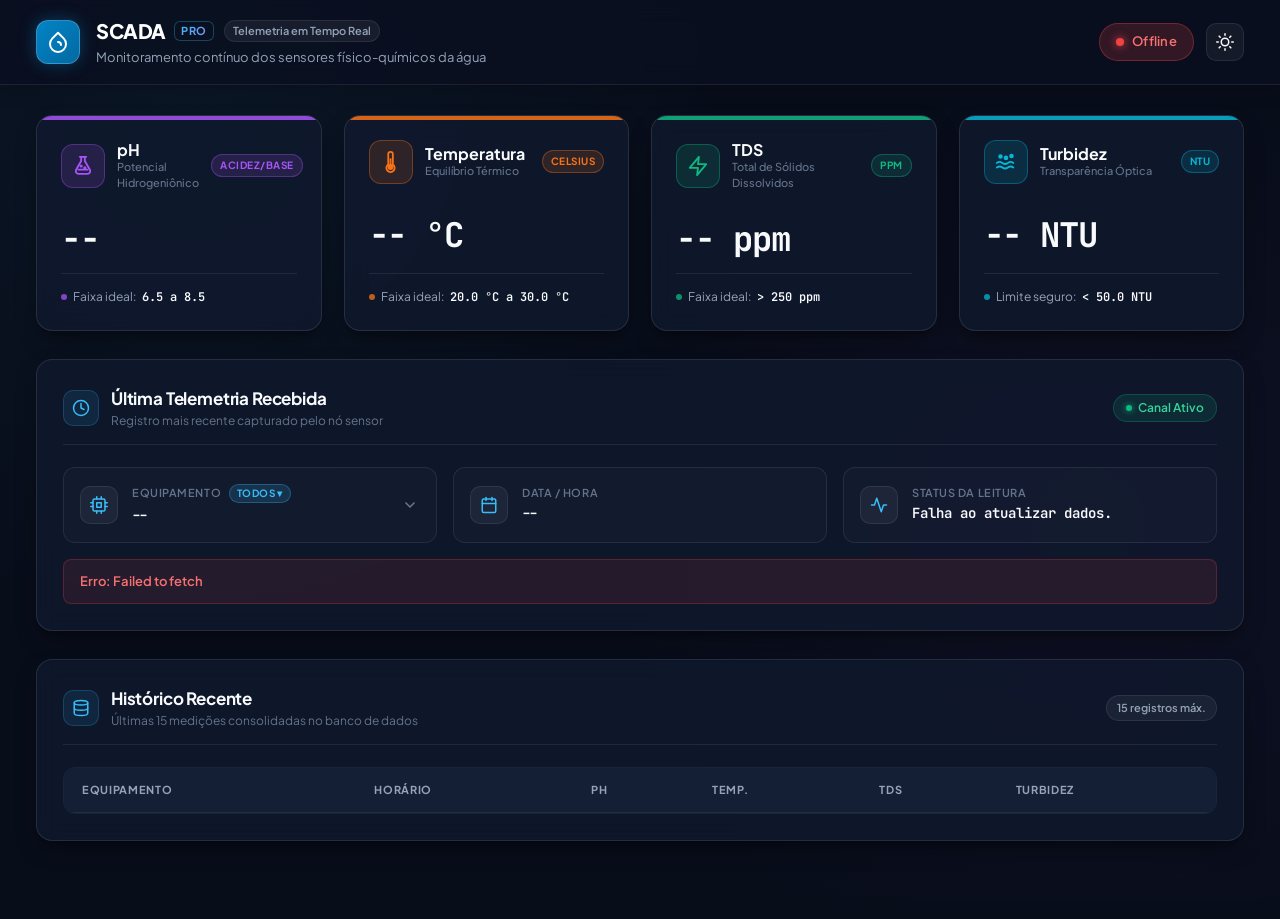
==== commit 8099784f: "Merge branch 'jhbranch' of https://github.com/TCC-Monitoramento-Agua/TCC into jhbranch" ====
--- a/SCADA/index.html
+++ b/SCADA/index.html
@@ -119,8 +119,8 @@
         </div>
       </article>
 
-      <!-- Card: ORP -->
-      <article class="card card-orp">
+      <!-- Card: TDS -->
+      <article class="card card-tds">
         <div class="card-topo">
           <div class="card-icone-wrap">
             <svg class="card-icone" viewBox="0 0 24 24" fill="none" stroke="currentColor" stroke-width="2" stroke-linecap="round" stroke-linejoin="round">
@@ -135,7 +135,7 @@
         </div>
 
         <div class="card-valor-wrap">
-          <p id="valorOrp" class="valor">-- ppm</p>
+          <p id="valorTds" class="valor">-- ppm</p>
         </div>
 
         <div class="card-rodape">
@@ -306,7 +306,7 @@
               <th>Horário</th>
               <th>pH</th>
               <th>Temp.</th>
-              <th>ORP</th>
+              <th>TDS</th>
               <th>Turbidez</th>
             </tr>
           </thead>
--- a/SCADA/style.css
+++ b/SCADA/style.css
@@ -32,9 +32,9 @@
   --cor-temp-bg: rgba(249, 115, 22, 0.14);
   --cor-temp-borda: rgba(249, 115, 22, 0.35);
 
-  --cor-orp: #10b981;
-  --cor-orp-bg: rgba(16, 185, 129, 0.14);
-  --cor-orp-borda: rgba(16, 185, 129, 0.35);
+  --cor-tds: #10b981;
+  --cor-tds-bg: rgba(16, 185, 129, 0.14);
+  --cor-tds-borda: rgba(16, 185, 129, 0.35);
 
   --cor-turb: #06b6d4;
   --cor-turb-bg: rgba(6, 182, 212, 0.14);
@@ -85,9 +85,9 @@
   --cor-temp-bg: rgba(234, 88, 12, 0.1);
   --cor-temp-borda: rgba(234, 88, 12, 0.25);
 
-  --cor-orp: #059669;
-  --cor-orp-bg: rgba(5, 150, 105, 0.1);
-  --cor-orp-borda: rgba(5, 150, 105, 0.25);
+  --cor-tds: #059669;
+  --cor-tds-bg: rgba(5, 150, 105, 0.1);
+  --cor-tds-borda: rgba(5, 150, 105, 0.25);
 
   --cor-turb: #0284c7;
   --cor-turb-bg: rgba(2, 132, 199, 0.1);
@@ -427,10 +427,10 @@
   --cor-badge-bg: var(--cor-temp-bg);
   --cor-borda-icone: var(--cor-temp-borda);
 }
-.card-orp {
-  --cor-destaque: var(--cor-orp);
-  --cor-badge-bg: var(--cor-orp-bg);
-  --cor-borda-icone: var(--cor-orp-borda);
+.card-tds {
+  --cor-destaque: var(--cor-tds);
+  --cor-badge-bg: var(--cor-tds-bg);
+  --cor-borda-icone: var(--cor-tds-borda);
 }
 .card-turbidez {
   --cor-destaque: var(--cor-turb);
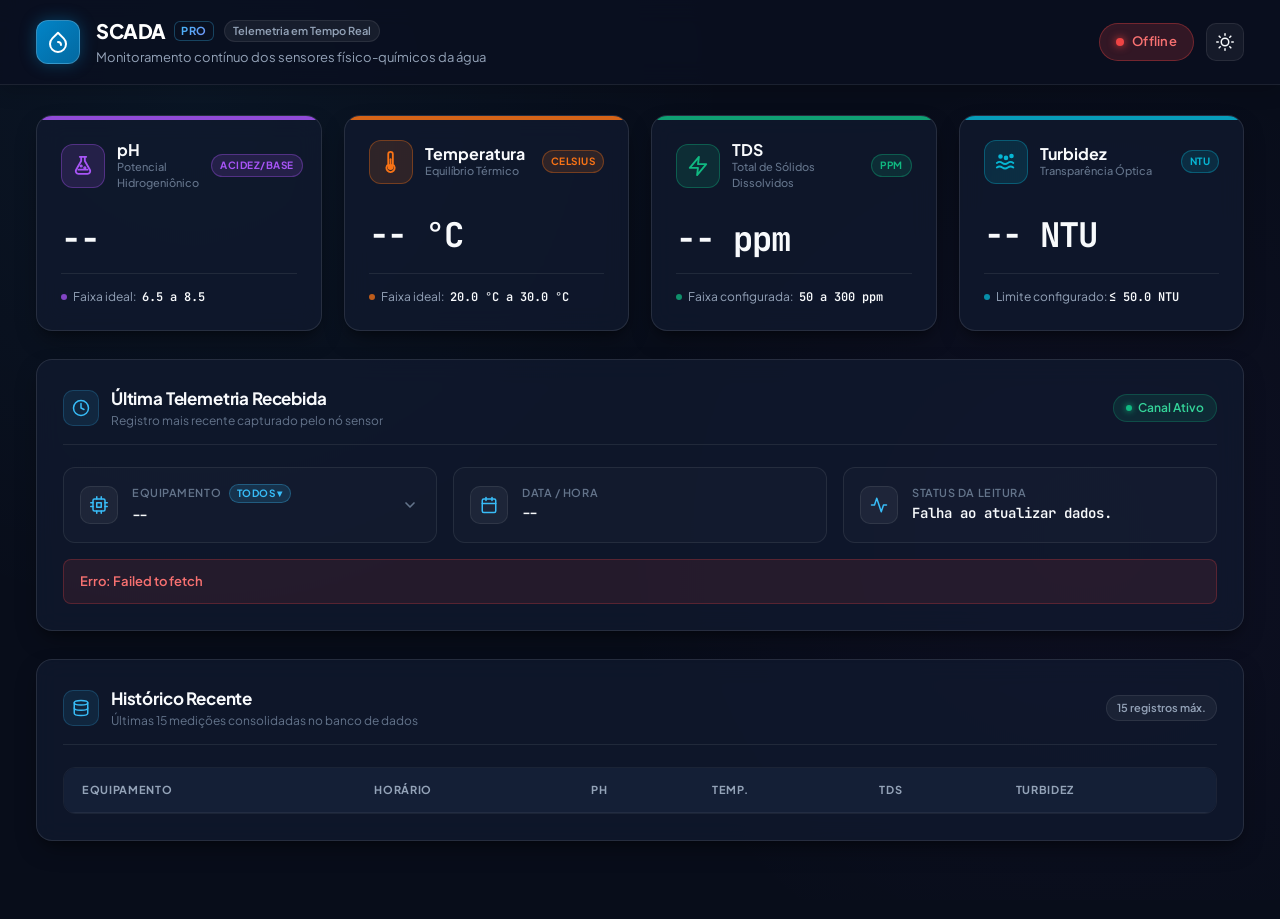
==== commit 8119f588: "Merge branch 'main' into jhbranch" ====
--- a/SCADA/index.html
+++ b/SCADA/index.html
@@ -139,7 +139,7 @@
         </div>
 
         <div class="card-rodape">
-          <span class="card-faixa"><span class="indicador-faixa"></span> Faixa ideal: <strong>&gt; 250 ppm</strong></span>
+          <span class="card-faixa"><span class="indicador-faixa"></span> Faixa configurada: <strong>50 a 300 ppm</strong></span>
         </div>
       </article>
 
@@ -159,7 +159,7 @@
             <h2>Turbidez</h2>
             <span class="card-subtitulo">Transparência Óptica</span>
           </div>
-          <span class="card-tag">NTU</span>
+          <span id="unidadeTurbidez" class="card-tag">NTU</span>
         </div>
 
         <div class="card-valor-wrap">
@@ -167,7 +167,7 @@
         </div>
 
         <div class="card-rodape">
-          <span class="card-faixa"><span class="indicador-faixa"></span> Limite seguro: <strong>&lt; 50.0 NTU</strong></span>
+          <span class="card-faixa"><span class="indicador-faixa"></span> <span id="faixaTurbidez">Limite configurado: <strong>&le; 50.0 NTU</strong></span></span>
         </div>
       </article>
     </section>
@@ -320,4 +320,4 @@
 
   <script src="script.js"></script>
 </body>
-</html>+</html>
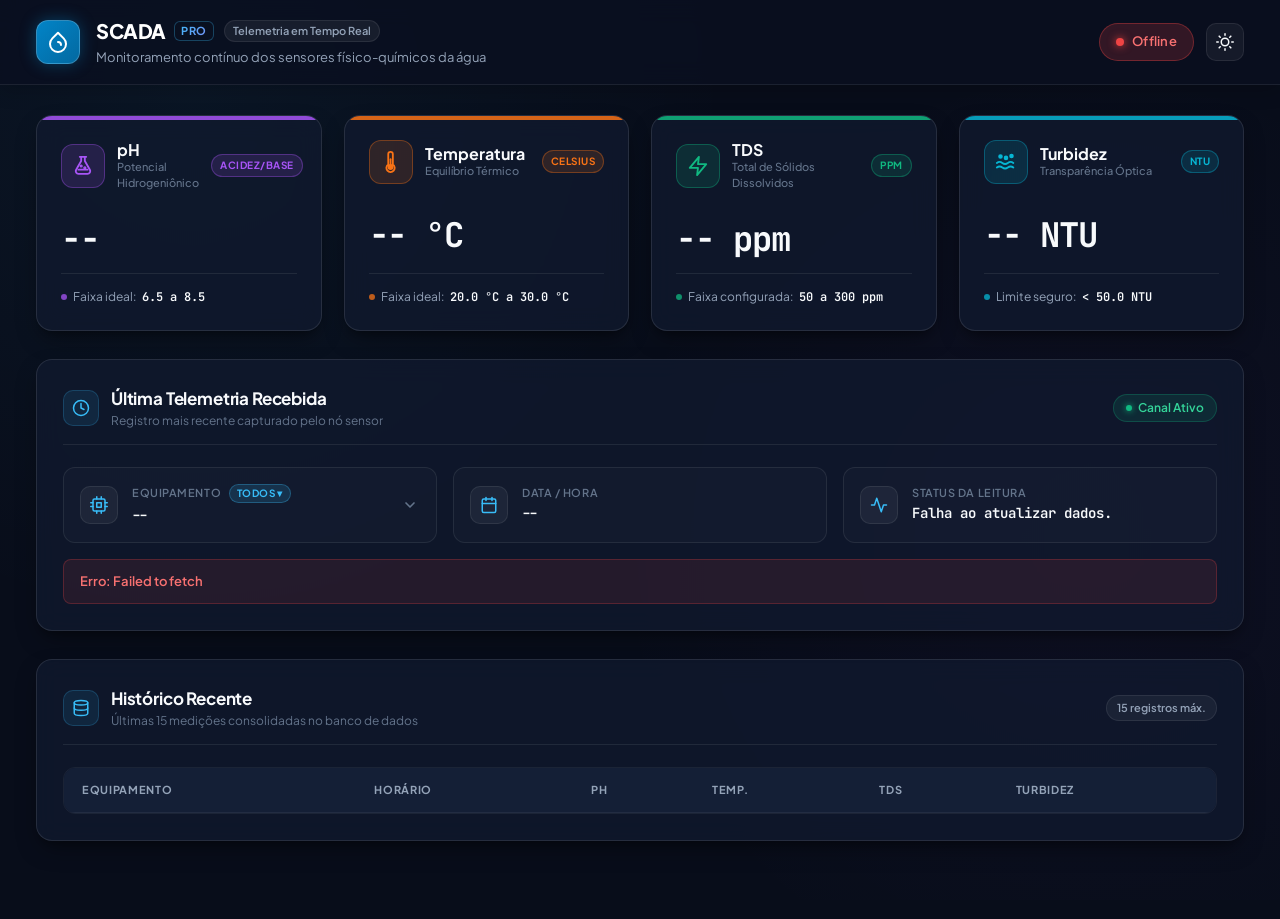
==== commit 03a1ba1b: "Adicionando NTU correto" ====
--- a/SCADA/index.html
+++ b/SCADA/index.html
@@ -4,6 +4,10 @@
   <meta charset="UTF-8" />
   <meta name="viewport" content="width=device-width, initial-scale=1.0" />
   <title>SCADA • Sistema de Monitoramento da Qualidade da Água</title>
+
+  <!-- Favicon com o ícone da gota d'água SCADA -->
+  <link rel="icon" type="image/svg+xml" href="favicon.svg" />
+  <link rel="alternate icon" type="image/png" href="favicon.png" />
 
   <!-- Google Fonts: Plus Jakarta Sans para interface e JetBrains Mono para telemetria numérica -->
   <link rel="preconnect" href="https://fonts.googleapis.com" />
@@ -159,7 +163,7 @@
             <h2>Turbidez</h2>
             <span class="card-subtitulo">Transparência Óptica</span>
           </div>
-          <span id="unidadeTurbidez" class="card-tag">NTU</span>
+          <span class="card-tag">NTU</span>
         </div>
 
         <div class="card-valor-wrap">
@@ -167,7 +171,7 @@
         </div>
 
         <div class="card-rodape">
-          <span class="card-faixa"><span class="indicador-faixa"></span> <span id="faixaTurbidez">Limite configurado: <strong>&le; 50.0 NTU</strong></span></span>
+          <span class="card-faixa"><span class="indicador-faixa"></span> Limite seguro: <strong>&lt; 50.0 NTU</strong></span>
         </div>
       </article>
     </section>
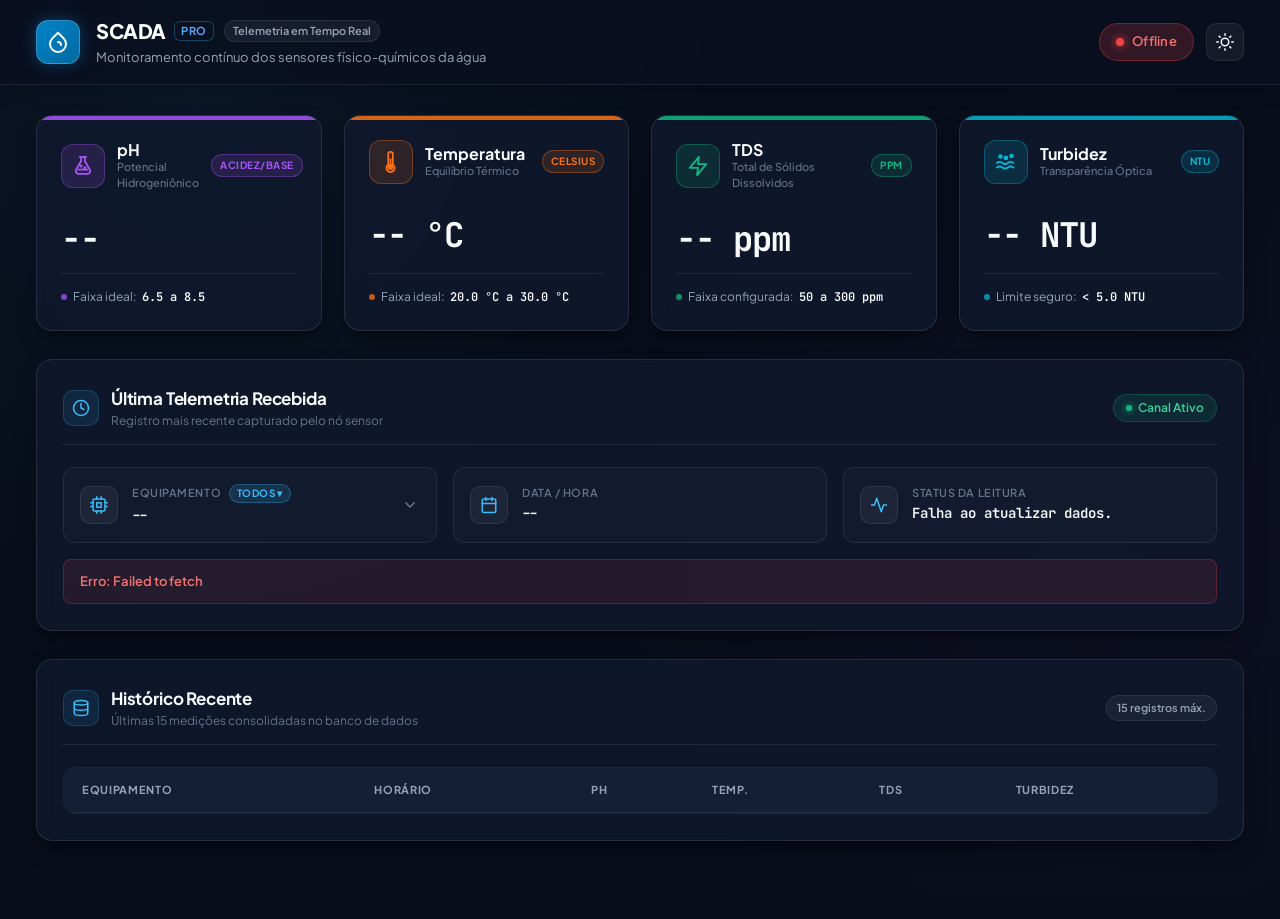
==== commit 6eb765cc: "Update do limite do NTU" ====
--- a/SCADA/index.html
+++ b/SCADA/index.html
@@ -1,5 +1,6 @@
 <!DOCTYPE html>
 <html lang="pt-BR" data-theme="dark">
+
 <head>
   <meta charset="UTF-8" />
   <meta name="viewport" content="width=device-width, initial-scale=1.0" />
@@ -12,16 +13,20 @@
   <!-- Google Fonts: Plus Jakarta Sans para interface e JetBrains Mono para telemetria numérica -->
   <link rel="preconnect" href="https://fonts.googleapis.com" />
   <link rel="preconnect" href="https://fonts.gstatic.com" crossorigin />
-  <link href="https://fonts.googleapis.com/css2?family=JetBrains+Mono:wght@400;500;600;700&family=Plus+Jakarta+Sans:wght@400;500;600;700;800&display=swap" rel="stylesheet" />
+  <link
+    href="https://fonts.googleapis.com/css2?family=JetBrains+Mono:wght@400;500;600;700&family=Plus+Jakarta+Sans:wght@400;500;600;700;800&display=swap"
+    rel="stylesheet" />
 
   <link rel="stylesheet" href="style.css" />
 </head>
+
 <body>
   <!-- Cabeçalho Principal SCADA -->
   <header class="topo">
     <div class="topo-branding">
       <div class="logo-badge">
-        <svg class="icone-logo" viewBox="0 0 24 24" fill="none" stroke="currentColor" stroke-width="2" stroke-linecap="round" stroke-linejoin="round">
+        <svg class="icone-logo" viewBox="0 0 24 24" fill="none" stroke="currentColor" stroke-width="2"
+          stroke-linecap="round" stroke-linejoin="round">
           <path d="M12 2.69l5.66 5.66a8 8 0 1 1-11.31 0z"></path>
           <path d="M12 12a3 3 0 0 1 3 3"></path>
         </svg>
@@ -41,8 +46,10 @@
       </div>
 
       <!-- Alternador de Tema Dark/Light -->
-      <button id="themeToggle" class="btn-theme" type="button" aria-label="Alternar tema" title="Alternar entre modo escuro e claro">
-        <svg class="icone-sol" viewBox="0 0 24 24" fill="none" stroke="currentColor" stroke-width="2" stroke-linecap="round" stroke-linejoin="round">
+      <button id="themeToggle" class="btn-theme" type="button" aria-label="Alternar tema"
+        title="Alternar entre modo escuro e claro">
+        <svg class="icone-sol" viewBox="0 0 24 24" fill="none" stroke="currentColor" stroke-width="2"
+          stroke-linecap="round" stroke-linejoin="round">
           <circle cx="12" cy="12" r="5"></circle>
           <line x1="12" y1="1" x2="12" y2="3"></line>
           <line x1="12" y1="21" x2="12" y2="23"></line>
@@ -53,7 +60,8 @@
           <line x1="4.22" y1="19.78" x2="5.64" y2="18.36"></line>
           <line x1="18.36" y1="5.64" x2="19.78" y2="4.22"></line>
         </svg>
-        <svg class="icone-lua" viewBox="0 0 24 24" fill="none" stroke="currentColor" stroke-width="2" stroke-linecap="round" stroke-linejoin="round">
+        <svg class="icone-lua" viewBox="0 0 24 24" fill="none" stroke="currentColor" stroke-width="2"
+          stroke-linecap="round" stroke-linejoin="round">
           <path d="M21 12.79A9 9 0 1 1 11.21 3 7 7 0 0 0 21 12.79z"></path>
         </svg>
       </button>
@@ -73,7 +81,8 @@
       <article class="card card-ph">
         <div class="card-topo">
           <div class="card-icone-wrap">
-            <svg class="card-icone" viewBox="0 0 24 24" fill="none" stroke="currentColor" stroke-width="2" stroke-linecap="round" stroke-linejoin="round">
+            <svg class="card-icone" viewBox="0 0 24 24" fill="none" stroke="currentColor" stroke-width="2"
+              stroke-linecap="round" stroke-linejoin="round">
               <path d="M10 2v4.5l-5.5 9.5a3 3 0 0 0 2.6 4.5h9.8a3 3 0 0 0 2.6-4.5L14 6.5V2"></path>
               <path d="M8.5 2h7"></path>
               <path d="M7 16h10"></path>
@@ -101,7 +110,8 @@
       <article class="card card-temp">
         <div class="card-topo">
           <div class="card-icone-wrap">
-            <svg class="card-icone" viewBox="0 0 24 24" fill="none" stroke="currentColor" stroke-width="2" stroke-linecap="round" stroke-linejoin="round">
+            <svg class="card-icone" viewBox="0 0 24 24" fill="none" stroke="currentColor" stroke-width="2"
+              stroke-linecap="round" stroke-linejoin="round">
               <path d="M14 14.76V3.5a2.5 2.5 0 0 0-5 0v11.26a4.5 4.5 0 1 0 5 0z"></path>
               <circle cx="11.5" cy="17.5" r="2.2" fill="currentColor"></circle>
               <line x1="11.5" y1="9" x2="11.5" y2="15"></line>
@@ -119,7 +129,8 @@
         </div>
 
         <div class="card-rodape">
-          <span class="card-faixa"><span class="indicador-faixa"></span> Faixa ideal: <strong>20.0 °C a 30.0 °C</strong></span>
+          <span class="card-faixa"><span class="indicador-faixa"></span> Faixa ideal: <strong>20.0 °C a 30.0
+              °C</strong></span>
         </div>
       </article>
 
@@ -127,7 +138,8 @@
       <article class="card card-tds">
         <div class="card-topo">
           <div class="card-icone-wrap">
-            <svg class="card-icone" viewBox="0 0 24 24" fill="none" stroke="currentColor" stroke-width="2" stroke-linecap="round" stroke-linejoin="round">
+            <svg class="card-icone" viewBox="0 0 24 24" fill="none" stroke="currentColor" stroke-width="2"
+              stroke-linecap="round" stroke-linejoin="round">
               <polygon points="13 2 3 14 12 14 11 22 21 10 12 10 13 2"></polygon>
             </svg>
           </div>
@@ -143,7 +155,8 @@
         </div>
 
         <div class="card-rodape">
-          <span class="card-faixa"><span class="indicador-faixa"></span> Faixa configurada: <strong>50 a 300 ppm</strong></span>
+          <span class="card-faixa"><span class="indicador-faixa"></span> Faixa configurada: <strong>50 a 300
+              ppm</strong></span>
         </div>
       </article>
 
@@ -151,7 +164,8 @@
       <article class="card card-turbidez">
         <div class="card-topo">
           <div class="card-icone-wrap">
-            <svg class="card-icone" viewBox="0 0 24 24" fill="none" stroke="currentColor" stroke-width="2" stroke-linecap="round" stroke-linejoin="round">
+            <svg class="card-icone" viewBox="0 0 24 24" fill="none" stroke="currentColor" stroke-width="2"
+              stroke-linecap="round" stroke-linejoin="round">
               <path d="M2 13c2-1.5 4-1.5 6 0s4 1.5 6 0 4-1.5 6 0"></path>
               <path d="M2 18c2-1.5 4-1.5 6 0s4 1.5 6 0 4-1.5 6 0"></path>
               <circle cx="6" cy="6" r="1.5" fill="currentColor"></circle>
@@ -171,7 +185,8 @@
         </div>
 
         <div class="card-rodape">
-          <span class="card-faixa"><span class="indicador-faixa"></span> Limite seguro: <strong>&lt; 50.0 NTU</strong></span>
+          <span class="card-faixa"><span class="indicador-faixa"></span> Limite seguro: <strong>&lt; 5.0
+              NTU</strong></span>
         </div>
       </article>
     </section>
@@ -181,7 +196,8 @@
       <div class="painel-cabecalho">
         <div class="painel-titulo-grupo">
           <div class="painel-icone-badge">
-            <svg viewBox="0 0 24 24" fill="none" stroke="currentColor" stroke-width="2" stroke-linecap="round" stroke-linejoin="round">
+            <svg viewBox="0 0 24 24" fill="none" stroke="currentColor" stroke-width="2" stroke-linecap="round"
+              stroke-linejoin="round">
               <circle cx="12" cy="12" r="10"></circle>
               <polyline points="12 6 12 12 16 14"></polyline>
             </svg>
@@ -196,9 +212,11 @@
 
       <div class="info-leitura">
         <!-- Chip Interativo: Equipamento com Dropdown Selecionável -->
-        <div class="info-chip info-chip-interativo" id="chipEquipamento" tabindex="0" role="button" aria-haspopup="listbox" aria-expanded="false" title="Clique para filtrar por equipamento">
+        <div class="info-chip info-chip-interativo" id="chipEquipamento" tabindex="0" role="button"
+          aria-haspopup="listbox" aria-expanded="false" title="Clique para filtrar por equipamento">
           <div class="chip-icone">
-            <svg viewBox="0 0 24 24" fill="none" stroke="currentColor" stroke-width="2" stroke-linecap="round" stroke-linejoin="round">
+            <svg viewBox="0 0 24 24" fill="none" stroke="currentColor" stroke-width="2" stroke-linecap="round"
+              stroke-linejoin="round">
               <rect x="4" y="4" width="16" height="16" rx="2"></rect>
               <rect x="9" y="9" width="6" height="6"></rect>
               <line x1="9" y1="1" x2="9" y2="4"></line>
@@ -219,13 +237,15 @@
             <span id="equipamentoLeitura" class="chip-valor">--</span>
           </div>
           <div class="chip-chevron" aria-hidden="true">
-            <svg viewBox="0 0 24 24" fill="none" stroke="currentColor" stroke-width="2.5" stroke-linecap="round" stroke-linejoin="round">
+            <svg viewBox="0 0 24 24" fill="none" stroke="currentColor" stroke-width="2.5" stroke-linecap="round"
+              stroke-linejoin="round">
               <polyline points="6 9 12 15 18 9"></polyline>
             </svg>
           </div>
 
           <!-- Menu Dropdown Flutuante de Seleção Múltipla de Equipamento -->
-          <div class="dropdown-equipamentos oculto" id="dropdownEquipamentos" role="listbox" aria-label="Selecione um ou mais equipamentos para filtrar" aria-multiselectable="true">
+          <div class="dropdown-equipamentos oculto" id="dropdownEquipamentos" role="listbox"
+            aria-label="Selecione um ou mais equipamentos para filtrar" aria-multiselectable="true">
             <div class="dropdown-header">
               <div class="dropdown-header-titulo">
                 <span>Filtrar por Equipamento</span>
@@ -249,7 +269,8 @@
 
         <div class="info-chip">
           <div class="chip-icone">
-            <svg viewBox="0 0 24 24" fill="none" stroke="currentColor" stroke-width="2" stroke-linecap="round" stroke-linejoin="round">
+            <svg viewBox="0 0 24 24" fill="none" stroke="currentColor" stroke-width="2" stroke-linecap="round"
+              stroke-linejoin="round">
               <rect x="3" y="4" width="18" height="18" rx="2" ry="2"></rect>
               <line x1="16" y1="2" x2="16" y2="6"></line>
               <line x1="8" y1="2" x2="8" y2="6"></line>
@@ -264,7 +285,8 @@
 
         <div class="info-chip">
           <div class="chip-icone">
-            <svg viewBox="0 0 24 24" fill="none" stroke="currentColor" stroke-width="2" stroke-linecap="round" stroke-linejoin="round">
+            <svg viewBox="0 0 24 24" fill="none" stroke="currentColor" stroke-width="2" stroke-linecap="round"
+              stroke-linejoin="round">
               <path d="M22 12h-4l-3 9L9 3l-3 9H2"></path>
             </svg>
           </div>
@@ -283,7 +305,8 @@
       <div class="painel-cabecalho">
         <div class="painel-titulo-grupo">
           <div class="painel-icone-badge">
-            <svg viewBox="0 0 24 24" fill="none" stroke="currentColor" stroke-width="2" stroke-linecap="round" stroke-linejoin="round">
+            <svg viewBox="0 0 24 24" fill="none" stroke="currentColor" stroke-width="2" stroke-linecap="round"
+              stroke-linejoin="round">
               <ellipse cx="12" cy="5" rx="9" ry="3"></ellipse>
               <path d="M21 12c0 1.66-4 3-9 3s-9-1.34-9-3"></path>
               <path d="M3 5v14c0 1.66 4 3 9 3s9-1.34 9-3V5"></path>
@@ -295,7 +318,8 @@
           </div>
         </div>
         <div class="tabela-badges-grupo">
-          <button id="btnLimparFiltro" class="btn-limpar-filtro oculto" type="button" title="Voltar a exibir todos os equipamentos">
+          <button id="btnLimparFiltro" class="btn-limpar-filtro oculto" type="button"
+            title="Voltar a exibir todos os equipamentos">
             Limpar Filtro ✕
           </button>
           <span class="badge-contagem" id="badgeContagemTabela">15 registros máx.</span>
@@ -324,4 +348,5 @@
 
   <script src="script.js"></script>
 </body>
-</html>
+
+</html>
